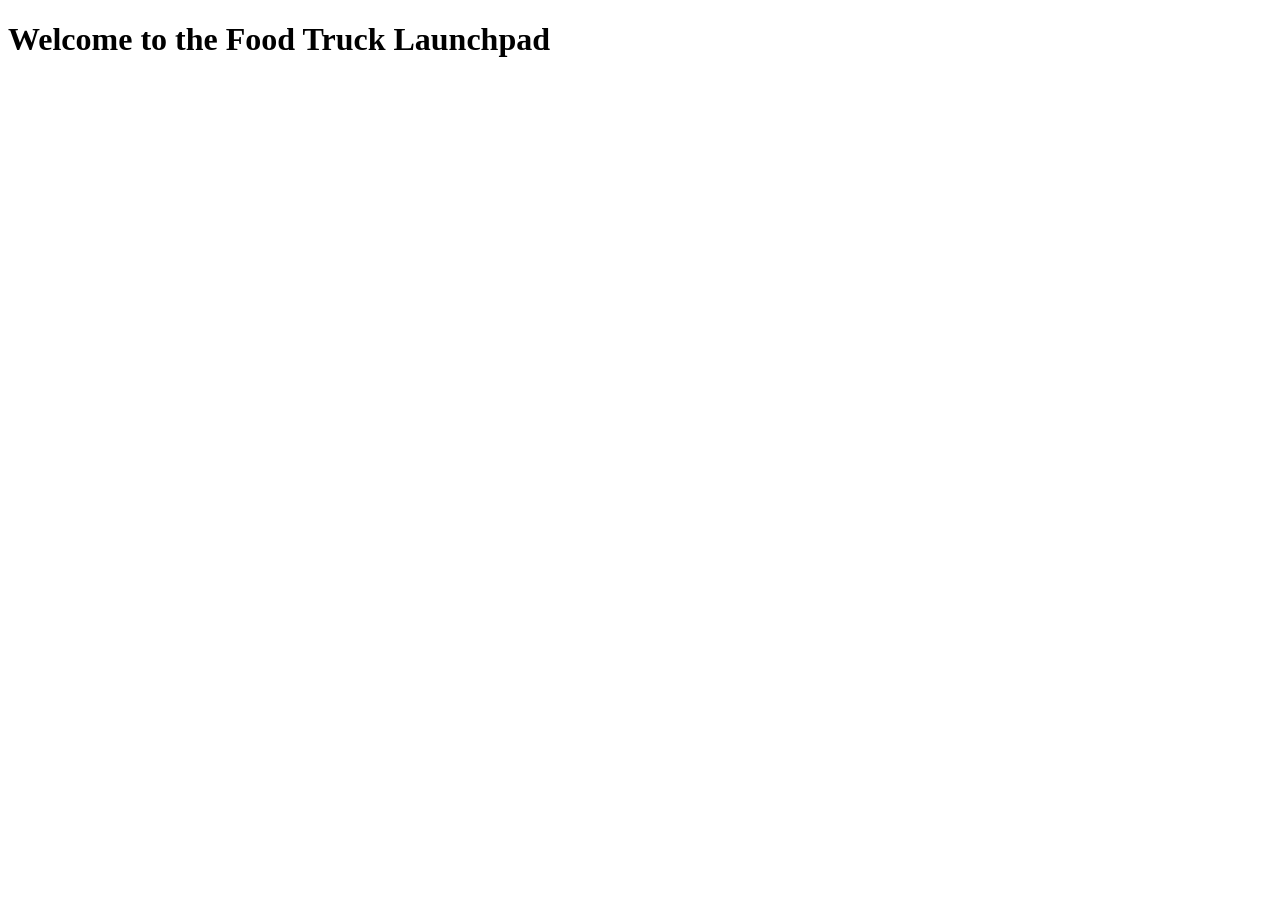
==== index.html @ 9d25c052 "Add files via upload" ====
<!DOCTYPE html>
<html lang="en">
<head>
    <meta charset="UTF-8">
    <meta name="viewport" content="width=device-width, initial-scale=1.0">
    <title>Food Truck Launchpad</title>
</head>
<body>
    <h1>Welcome to the Food Truck Launchpad</h1>
</body>
</html>
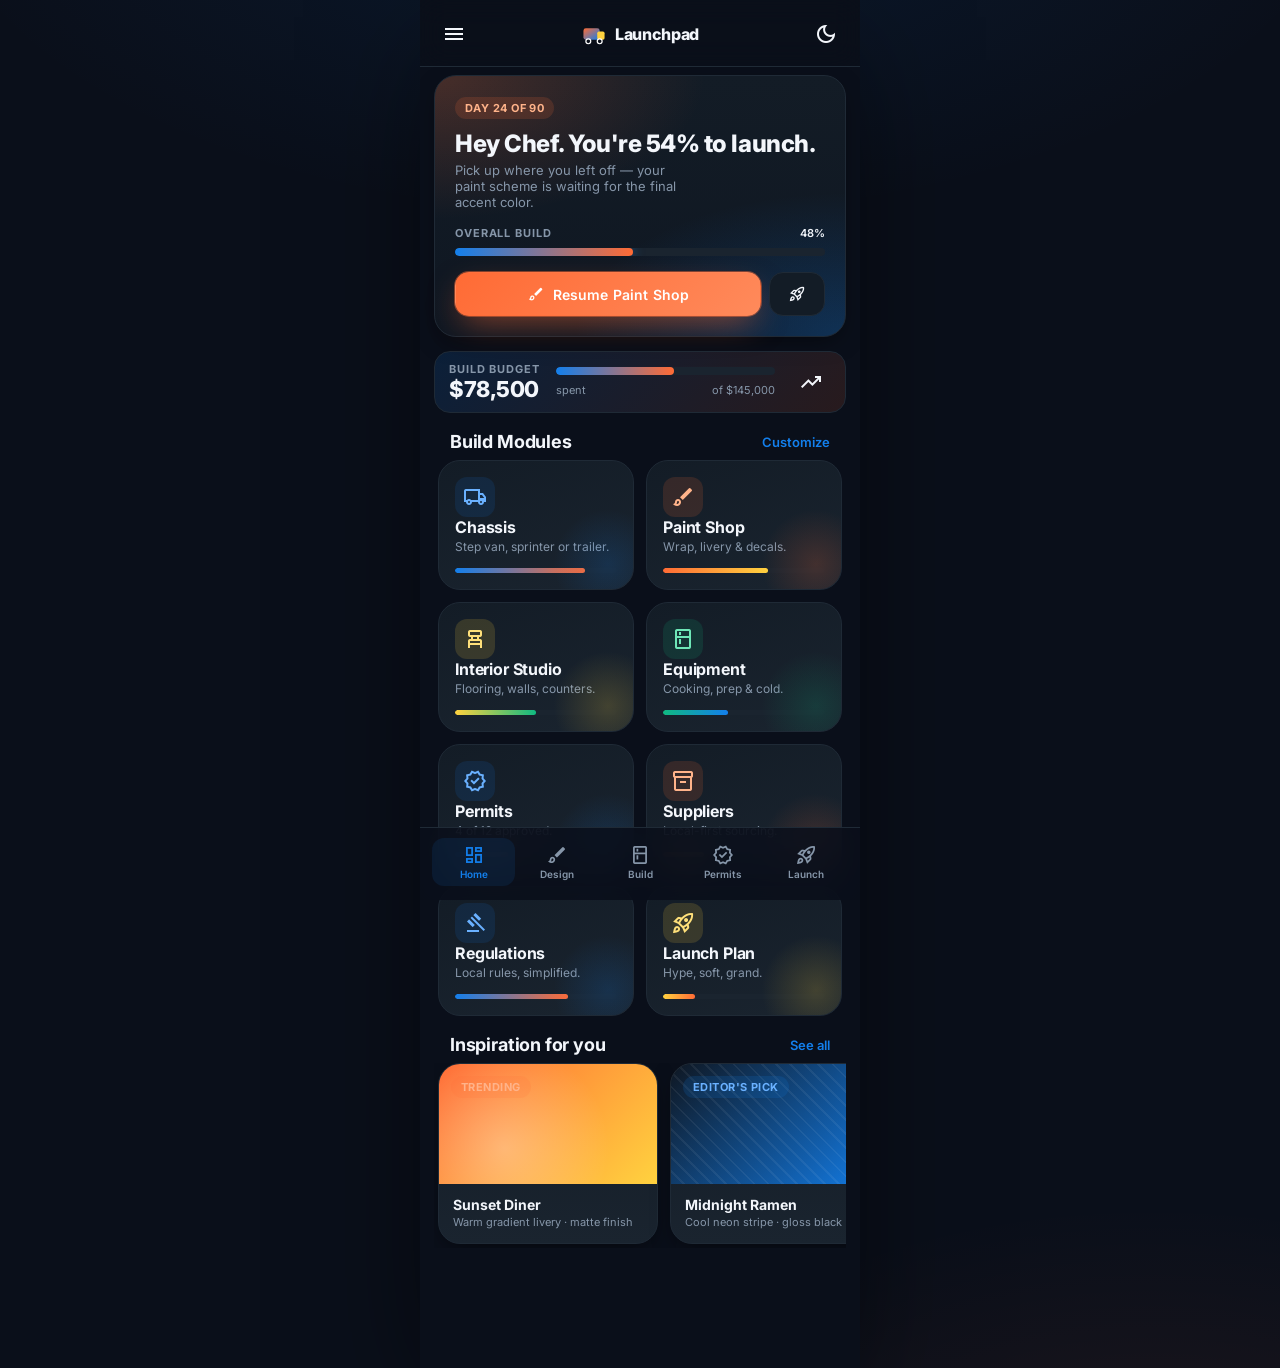
==== commit 2f62ccb8: "Rebuild app with shared design system and interactive Paint Shop - Add assets/styles.css design toke" ====
--- a/index.html
+++ b/index.html
@@ -1,11 +1,238 @@
 <!DOCTYPE html>
 <html lang="en">
 <head>
-    <meta charset="UTF-8">
-    <meta name="viewport" content="width=device-width, initial-scale=1.0">
-    <title>Food Truck Launchpad</title>
+<meta charset="UTF-8" />
+<meta name="viewport" content="width=device-width, initial-scale=1, viewport-fit=cover" />
+<title>Food Truck Launchpad — Build Your Dream Truck</title>
+<link rel="preconnect" href="https://fonts.googleapis.com" />
+<link rel="preconnect" href="https://fonts.gstatic.com" crossorigin />
+<link href="https://fonts.googleapis.com/css2?family=Inter:wght@400;500;600;700;800;900&display=swap" rel="stylesheet" />
+<link href="https://fonts.googleapis.com/css2?family=Material+Symbols+Outlined:opsz,wght,FILL,GRAD@24,400,0,0" rel="stylesheet" />
+<link rel="stylesheet" href="assets/styles.css" />
+<script src="assets/app.js" defer></script>
 </head>
 <body>
-    <h1>Welcome to the Food Truck Launchpad</h1>
+<div class="app-shell has-bottom-nav">
+
+  <header class="appbar">
+    <button class="icon-btn" aria-label="Menu"><span class="material-symbols-outlined">menu</span></button>
+    <div style="display:flex;align-items:center;gap:8px;">
+      <svg width="26" height="26" viewBox="0 0 32 32" aria-hidden="true">
+        <defs>
+          <linearGradient id="g1" x1="0" x2="1" y1="0" y2="1">
+            <stop offset="0%" stop-color="#ff6b35"/>
+            <stop offset="100%" stop-color="#137fec"/>
+          </linearGradient>
+        </defs>
+        <rect x="3" y="9" width="20" height="14" rx="3" fill="url(#g1)"/>
+        <rect x="20" y="13" width="9" height="10" rx="2" fill="#ffd23f"/>
+        <circle cx="9" cy="25" r="3" fill="#0a0f1a" stroke="#fff" stroke-width="1.5"/>
+        <circle cx="23" cy="25" r="3" fill="#0a0f1a" stroke="#fff" stroke-width="1.5"/>
+      </svg>
+      <span style="font-weight:800;letter-spacing:-.01em">Launchpad</span>
+    </div>
+    <button class="icon-btn" aria-label="Toggle theme" onclick="FTL.toggleTheme()">
+      <span class="material-symbols-outlined">dark_mode</span>
+    </button>
+  </header>
+
+  <main style="padding: 8px 14px 0;">
+
+    <section class="card" style="padding:20px;background:
+        radial-gradient(120% 100% at 0% 0%, rgba(255,107,53,.22), transparent 55%),
+        radial-gradient(120% 100% at 100% 100%, rgba(19,127,236,.25), transparent 55%),
+        linear-gradient(180deg, #131c26, #0f1722);">
+      <div class="row between" style="align-items:flex-start;">
+        <div>
+          <div class="pill pill-accent">Day 24 of 90</div>
+          <h2 style="margin:10px 0 4px;font-size:24px;font-weight:800;letter-spacing:-.02em;">
+            Hey Chef. You're 54% to launch.
+          </h2>
+          <p class="muted txt-sm" style="margin:0;max-width:30ch;">
+            Pick up where you left off — your paint scheme is waiting for the final accent color.
+          </p>
+        </div>
+      </div>
+
+      <div class="mt-4">
+        <div class="row between mb-2">
+          <span class="txt-xs muted bold" style="letter-spacing:.08em;text-transform:uppercase;">Overall Build</span>
+          <span class="txt-xs semi" id="overall-pct">54%</span>
+        </div>
+        <div class="bar bar-glow"><i id="overall-bar" style="width:54%"></i></div>
+      </div>
+
+      <div class="row gap-2 mt-4">
+        <a href="pages/paint.html" class="btn btn-accent" style="flex:1;">
+          <span class="material-symbols-outlined" style="font-size:18px">brush</span>
+          Resume Paint Shop
+        </a>
+        <a href="pages/launch.html" class="btn btn-ghost" aria-label="Launch plan">
+          <span class="material-symbols-outlined" style="font-size:18px">rocket_launch</span>
+        </a>
+      </div>
+    </section>
+
+    <section style="margin: 14px -14px 0;">
+      <div class="cost-strip">
+        <div>
+          <div class="label">Build Budget</div>
+          <div class="value" id="budget-spent">$78,500</div>
+        </div>
+        <div style="flex:1;margin:0 16px;">
+          <div class="bar"><i id="budget-bar" style="width:54%"></i></div>
+          <div class="row between mt-2">
+            <span class="txt-xs muted">spent</span>
+            <span class="txt-xs muted">of <span id="budget-total">$145,000</span></span>
+          </div>
+        </div>
+        <a href="pages/launch.html" class="icon-btn"><span class="material-symbols-outlined">trending_up</span></a>
+      </div>
+    </section>
+
+    <div class="section-title">
+      <h2>Build Modules</h2>
+      <a href="#">Customize</a>
+    </div>
+
+    <section style="display:grid;grid-template-columns:1fr 1fr;gap:12px;padding:0 4px;">
+
+      <a href="pages/chassis.html" class="module-tile">
+        <div class="icon"><span class="material-symbols-outlined">local_shipping</span></div>
+        <div>
+          <h3>Chassis</h3>
+          <p>Step van, sprinter or trailer.</p>
+          <div class="bar mt-3" style="height:5px;"><i style="width:80%"></i></div>
+        </div>
+      </a>
+
+      <a href="pages/paint.html" class="module-tile accent">
+        <div class="icon"><span class="material-symbols-outlined">brush</span></div>
+        <div>
+          <h3>Paint Shop</h3>
+          <p>Wrap, livery & decals.</p>
+          <div class="bar mt-3" style="height:5px;"><i style="width:65%;background:linear-gradient(90deg,#ff6b35,#ffd23f)"></i></div>
+        </div>
+      </a>
+
+      <a href="pages/interior.html" class="module-tile gold">
+        <div class="icon"><span class="material-symbols-outlined">chair_alt</span></div>
+        <div>
+          <h3>Interior Studio</h3>
+          <p>Flooring, walls, counters.</p>
+          <div class="bar mt-3" style="height:5px;"><i style="width:50%;background:linear-gradient(90deg,#ffd23f,#10b981)"></i></div>
+        </div>
+      </a>
+
+      <a href="pages/equipment.html" class="module-tile green">
+        <div class="icon"><span class="material-symbols-outlined">kitchen</span></div>
+        <div>
+          <h3>Equipment</h3>
+          <p>Cooking, prep & cold.</p>
+          <div class="bar mt-3" style="height:5px;"><i style="width:40%;background:linear-gradient(90deg,#10b981,#137fec)"></i></div>
+        </div>
+      </a>
+
+      <a href="pages/permits.html" class="module-tile">
+        <div class="icon"><span class="material-symbols-outlined">verified</span></div>
+        <div>
+          <h3>Permits</h3>
+          <p>4 of 12 approved.</p>
+          <div class="bar mt-3" style="height:5px;"><i style="width:33%"></i></div>
+        </div>
+      </a>
+
+      <a href="pages/suppliers.html" class="module-tile accent">
+        <div class="icon"><span class="material-symbols-outlined">inventory_2</span></div>
+        <div>
+          <h3>Suppliers</h3>
+          <p>Local-first sourcing.</p>
+          <div class="bar mt-3" style="height:5px;"><i style="width:25%;background:linear-gradient(90deg,#ff6b35,#ffd23f)"></i></div>
+        </div>
+      </a>
+
+      <a href="pages/regulations.html" class="module-tile">
+        <div class="icon"><span class="material-symbols-outlined">gavel</span></div>
+        <div>
+          <h3>Regulations</h3>
+          <p>Local rules, simplified.</p>
+          <div class="bar mt-3" style="height:5px;"><i style="width:70%"></i></div>
+        </div>
+      </a>
+
+      <a href="pages/launch.html" class="module-tile gold">
+        <div class="icon"><span class="material-symbols-outlined">rocket_launch</span></div>
+        <div>
+          <h3>Launch Plan</h3>
+          <p>Hype, soft, grand.</p>
+          <div class="bar mt-3" style="height:5px;"><i style="width:20%;background:linear-gradient(90deg,#ffd23f,#ff6b35)"></i></div>
+        </div>
+      </a>
+
+    </section>
+
+    <div class="section-title">
+      <h2>Inspiration for you</h2>
+      <a href="#">See all</a>
+    </div>
+    <div style="display:flex;gap:12px;overflow-x:auto;padding:0 4px 4px;" class="no-scrollbar">
+      <article class="card" style="min-width:220px;padding:0;overflow:hidden;">
+        <div style="height:120px;background:linear-gradient(135deg,#ff6b35,#ffd23f);position:relative;">
+          <div style="position:absolute;inset:0;background:radial-gradient(circle at 30% 70%, rgba(255,255,255,.3), transparent 60%);"></div>
+          <span class="pill pill-accent" style="position:absolute;top:12px;left:12px;">Trending</span>
+        </div>
+        <div style="padding:12px 14px 14px;">
+          <h4 style="margin:0;font-size:14px;font-weight:700;">Sunset Diner</h4>
+          <p class="txt-xs muted" style="margin:2px 0 0;">Warm gradient livery · matte finish</p>
+        </div>
+      </article>
+      <article class="card" style="min-width:220px;padding:0;overflow:hidden;">
+        <div style="height:120px;background:linear-gradient(135deg,#0f1722,#137fec);position:relative;">
+          <div style="position:absolute;inset:0;background:repeating-linear-gradient(45deg,transparent,transparent 8px,rgba(255,255,255,.06) 8px,rgba(255,255,255,.06) 10px);"></div>
+          <span class="pill pill-primary" style="position:absolute;top:12px;left:12px;">Editor's Pick</span>
+        </div>
+        <div style="padding:12px 14px 14px;">
+          <h4 style="margin:0;font-size:14px;font-weight:700;">Midnight Ramen</h4>
+          <p class="txt-xs muted" style="margin:2px 0 0;">Cool neon stripe · gloss black</p>
+        </div>
+      </article>
+      <article class="card" style="min-width:220px;padding:0;overflow:hidden;">
+        <div style="height:120px;background:linear-gradient(135deg,#10b981,#0a0f1a);position:relative;">
+          <div style="position:absolute;inset:0;background:radial-gradient(circle at 80% 30%, rgba(255,210,63,.25), transparent 60%);"></div>
+          <span class="pill pill-success" style="position:absolute;top:12px;left:12px;">Farm-to-Truck</span>
+        </div>
+        <div style="padding:12px 14px 14px;">
+          <h4 style="margin:0;font-size:14px;font-weight:700;">Garden Bowl</h4>
+          <p class="txt-xs muted" style="margin:2px 0 0;">Forest green · botanical decals</p>
+        </div>
+      </article>
+    </div>
+
+    <div style="height:24px"></div>
+  </main>
+
+  <nav class="bottom-nav">
+    <a href="index.html" class="active"><span class="material-symbols-outlined">dashboard</span><span>Home</span></a>
+    <a href="pages/paint.html"><span class="material-symbols-outlined">brush</span><span>Design</span></a>
+    <a href="pages/equipment.html"><span class="material-symbols-outlined">kitchen</span><span>Build</span></a>
+    <a href="pages/permits.html"><span class="material-symbols-outlined">verified</span><span>Permits</span></a>
+    <a href="pages/launch.html"><span class="material-symbols-outlined">rocket_launch</span><span>Launch</span></a>
+  </nav>
+</div>
+
+<script>
+  document.addEventListener('DOMContentLoaded', () => {
+    const s = FTL.state;
+    const ps = s.progress;
+    const overall = Math.round((ps.chassis + ps.paint + ps.interior + ps.equipment + ps.permits + ps.launch) / 6);
+    document.getElementById('overall-pct').textContent = overall + '%';
+    document.getElementById('overall-bar').style.width = overall + '%';
+
+    const pct = Math.round(s.budget.spent / s.budget.total * 100);
+    document.getElementById('budget-spent').textContent = FTL.money(s.budget.spent);
+    document.getElementById('budget-total').textContent = FTL.money(s.budget.total);
+    document.getElementById('budget-bar').style.width = pct + '%';
+  });
+</script>
 </body>
 </html>
--- a/assets/styles.css
+++ b/assets/styles.css
@@ -0,0 +1,416 @@
+/* ===========================================================
+   Food Truck Launchpad — shared design system
+   Mobile-first, dark by default, with elevated surfaces,
+   subtle motion and a warm accent for food-truck character.
+   =========================================================== */
+
+:root {
+  /* Brand */
+  --brand-primary: #137fec;
+  --brand-primary-600: #0f6bd1;
+  --brand-accent: #ff6b35;       /* warm food-truck orange */
+  --brand-accent-soft: #ffb38a;
+  --brand-gold: #ffd23f;
+
+  /* Status */
+  --success: #10b981;
+  --warning: #f59e0b;
+  --danger:  #ef4444;
+  --info:    #38bdf8;
+
+  /* Surfaces (dark, the app's default theme) */
+  --bg:         #0a0f1a;
+  --bg-soft:    #0f1623;
+  --surface:    #131c26;
+  --surface-2:  #1a242f;
+  --border:     #1f2a36;
+  --border-strong: #2a3645;
+
+  /* Type */
+  --fg:         #f3f6fb;
+  --fg-soft:    #c3cdd9;
+  --fg-muted:   #8696a9;
+  --fg-dim:     #5b6a7c;
+
+  /* Effects */
+  --shadow-sm: 0 1px 2px rgba(0,0,0,.4);
+  --shadow-md: 0 8px 24px -8px rgba(0,0,0,.6);
+  --shadow-lg: 0 24px 60px -20px rgba(0,0,0,.7);
+  --glow-primary: 0 0 0 1px rgba(19,127,236,.4), 0 12px 32px -8px rgba(19,127,236,.5);
+  --glow-accent:  0 0 0 1px rgba(255,107,53,.45), 0 12px 32px -8px rgba(255,107,53,.55);
+
+  --radius-sm: 8px;
+  --radius:    14px;
+  --radius-lg: 22px;
+  --radius-xl: 28px;
+}
+
+html.light {
+  --bg:        #f5f7fa;
+  --bg-soft:   #eef2f7;
+  --surface:   #ffffff;
+  --surface-2: #f7f9fc;
+  --border:    #e3e8ef;
+  --border-strong: #cdd5df;
+  --fg:        #0b1220;
+  --fg-soft:   #324055;
+  --fg-muted:  #5b6a7c;
+  --fg-dim:    #8696a9;
+}
+
+/* Base ----------------------------------------------------- */
+* { box-sizing: border-box; }
+html, body { margin: 0; padding: 0; }
+body {
+  font-family: 'Inter', system-ui, -apple-system, sans-serif;
+  background: radial-gradient(1200px 600px at 50% -10%, rgba(19,127,236,.10), transparent 60%),
+              radial-gradient(900px 500px at 90% 110%, rgba(255,107,53,.08), transparent 60%),
+              var(--bg);
+  color: var(--fg);
+  min-height: 100dvh;
+  -webkit-font-smoothing: antialiased;
+  text-rendering: optimizeLegibility;
+}
+a { color: inherit; text-decoration: none; }
+button { font-family: inherit; cursor: pointer; }
+
+/* App container — phone-shaped, centered on desktop -------- */
+.app-shell {
+  position: relative;
+  margin: 0 auto;
+  width: 100%;
+  max-width: 440px;
+  min-height: 100dvh;
+  background: var(--bg);
+  box-shadow: 0 40px 120px -20px rgba(0,0,0,.6);
+  overflow-x: hidden;
+  display: flex;
+  flex-direction: column;
+}
+
+/* Top app bar --------------------------------------------- */
+.appbar {
+  position: sticky; top: 0; z-index: 30;
+  display: flex; align-items: center; justify-content: space-between;
+  padding: 14px 14px 12px;
+  background: color-mix(in oklab, var(--bg) 80%, transparent);
+  backdrop-filter: blur(14px);
+  border-bottom: 1px solid var(--border);
+}
+.appbar h1 {
+  font-size: 17px; font-weight: 700; letter-spacing: -.01em;
+  margin: 0; text-align: center; flex: 1;
+}
+.appbar .sub {
+  display: block; text-align: center;
+  font-size: 11px; color: var(--fg-muted); font-weight: 500; margin-top: 2px;
+}
+.icon-btn {
+  width: 40px; height: 40px;
+  display: inline-flex; align-items: center; justify-content: center;
+  border-radius: 999px; background: transparent; border: none; color: var(--fg);
+  transition: background .15s ease, transform .15s ease;
+}
+.icon-btn:hover { background: var(--surface); }
+.icon-btn:active { transform: scale(.92); }
+
+/* Buttons ------------------------------------------------- */
+.btn {
+  display: inline-flex; align-items: center; justify-content: center; gap: 8px;
+  padding: 12px 18px; border-radius: 14px;
+  font-size: 14px; font-weight: 600; letter-spacing: .01em;
+  border: 1px solid transparent; cursor: pointer;
+  transition: transform .12s ease, box-shadow .2s ease, background .2s ease, filter .2s ease;
+}
+.btn:active { transform: scale(.97); }
+.btn-primary {
+  color: white;
+  background: linear-gradient(135deg, var(--brand-primary) 0%, #1a8df8 100%);
+  box-shadow: var(--glow-primary);
+}
+.btn-primary:hover { filter: brightness(1.08); }
+.btn-accent {
+  color: white;
+  background: linear-gradient(135deg, var(--brand-accent) 0%, #ff8a5b 100%);
+  box-shadow: var(--glow-accent);
+}
+.btn-ghost {
+  background: var(--surface); color: var(--fg);
+  border: 1px solid var(--border);
+}
+.btn-ghost:hover { background: var(--surface-2); }
+.btn-block { width: 100%; padding: 14px; border-radius: 16px; }
+
+/* Cards --------------------------------------------------- */
+.card {
+  background: linear-gradient(180deg, var(--surface) 0%, var(--surface-2) 100%);
+  border: 1px solid var(--border);
+  border-radius: var(--radius-lg);
+  box-shadow: var(--shadow-md);
+}
+.card-tight { padding: 16px; }
+
+/* Pills / badges ----------------------------------------- */
+.pill {
+  display: inline-flex; align-items: center; gap: 6px;
+  padding: 4px 10px; border-radius: 999px;
+  font-size: 11px; font-weight: 700; letter-spacing: .04em; text-transform: uppercase;
+}
+.pill-primary { background: rgba(19,127,236,.15); color: #6ab1ff; }
+.pill-accent  { background: rgba(255,107,53,.15); color: #ffb38a; }
+.pill-success { background: rgba(16,185,129,.15); color: #6ee7b7; }
+.pill-warn    { background: rgba(245,158,11,.16); color: #fbd38d; }
+.pill-danger  { background: rgba(239,68,68,.16); color: #fca5a5; }
+.pill-muted   { background: var(--surface-2); color: var(--fg-muted); }
+
+/* Progress bar ------------------------------------------- */
+.bar {
+  position: relative; height: 8px; width: 100%;
+  border-radius: 999px; background: var(--surface-2); overflow: hidden;
+}
+.bar > i {
+  display: block; height: 100%;
+  background: linear-gradient(90deg, var(--brand-primary), var(--brand-accent));
+  border-radius: 999px; transition: width .6s cubic-bezier(.2,.7,.2,1);
+}
+.bar-glow > i { box-shadow: 0 0 12px rgba(19,127,236,.6); }
+
+/* Inputs -------------------------------------------------- */
+.input, .select, .textarea {
+  width: 100%; padding: 12px 14px;
+  background: var(--surface-2); color: var(--fg);
+  border: 1px solid var(--border); border-radius: 12px;
+  font-size: 14px; outline: none;
+  transition: border-color .15s ease, box-shadow .15s ease;
+}
+.input:focus, .select:focus, .textarea:focus {
+  border-color: var(--brand-primary);
+  box-shadow: 0 0 0 4px rgba(19,127,236,.18);
+}
+
+/* Segmented control ------------------------------------- */
+.seg {
+  display: flex; padding: 4px; background: var(--surface-2);
+  border-radius: 12px; gap: 4px;
+}
+.seg button {
+  flex: 1; padding: 9px 10px; border: none; border-radius: 9px;
+  background: transparent; color: var(--fg-muted);
+  font-size: 12px; font-weight: 600;
+  transition: background .15s ease, color .15s ease;
+}
+.seg button[aria-pressed="true"] {
+  background: var(--surface); color: var(--fg);
+  box-shadow: 0 1px 2px rgba(0,0,0,.4);
+}
+
+/* Bottom navigation ------------------------------------- */
+.bottom-nav {
+  position: fixed; bottom: 0; left: 50%; transform: translateX(-50%);
+  width: 100%; max-width: 440px; z-index: 40;
+  padding: 10px 12px calc(14px + env(safe-area-inset-bottom));
+  background: color-mix(in oklab, var(--bg) 85%, transparent);
+  backdrop-filter: blur(18px);
+  border-top: 1px solid var(--border);
+  display: flex; align-items: center; justify-content: space-around;
+}
+.bottom-nav a {
+  flex: 1; display: flex; flex-direction: column; align-items: center; gap: 2px;
+  padding: 6px 2px; color: var(--fg-muted);
+  font-size: 10px; font-weight: 600;
+  border-radius: 12px;
+}
+.bottom-nav a .material-symbols-outlined { font-size: 22px; }
+.bottom-nav a.active {
+  color: var(--brand-primary);
+  background: rgba(19,127,236,.1);
+}
+.bottom-nav a:hover { color: var(--fg); }
+.bottom-nav a.active:hover { color: var(--brand-primary); }
+
+/* Spacing util for fixed nav offset */
+.has-bottom-nav { padding-bottom: 96px; }
+
+/* Floating action --------------------------------------- */
+.fab {
+  position: fixed; right: 20px; bottom: 96px; z-index: 35;
+  width: 56px; height: 56px; border-radius: 999px;
+  display: inline-flex; align-items: center; justify-content: center;
+  color: white; border: none;
+  background: linear-gradient(135deg, var(--brand-accent), #ff8a5b);
+  box-shadow: var(--glow-accent);
+  transition: transform .15s ease;
+}
+.fab:active { transform: scale(.94); }
+
+/* Generic helpers --------------------------------------- */
+.row { display: flex; align-items: center; }
+.col { display: flex; flex-direction: column; }
+.gap-1 { gap: 4px; } .gap-2 { gap: 8px; } .gap-3 { gap: 12px; } .gap-4 { gap: 16px; }
+.between { justify-content: space-between; }
+.center  { justify-content: center; align-items: center; }
+.mt-1{margin-top:4px}.mt-2{margin-top:8px}.mt-3{margin-top:12px}.mt-4{margin-top:16px}.mt-6{margin-top:24px}
+.mb-1{margin-bottom:4px}.mb-2{margin-bottom:8px}.mb-3{margin-bottom:12px}.mb-4{margin-bottom:16px}.mb-6{margin-bottom:24px}
+.p-3 {padding:12px}.p-4{padding:16px}.p-5{padding:20px}
+.px-4{padding-left:16px;padding-right:16px}
+.py-3{padding-top:12px;padding-bottom:12px}
+.txt-sm{font-size:13px}.txt-xs{font-size:11px}.txt-lg{font-size:18px}.txt-xl{font-size:22px}.txt-2xl{font-size:28px}
+.bold{font-weight:700}.semi{font-weight:600}
+.muted{color:var(--fg-muted)}.soft{color:var(--fg-soft)}.dim{color:var(--fg-dim)}
+.no-scrollbar::-webkit-scrollbar{display:none}
+.no-scrollbar{scrollbar-width:none;-ms-overflow-style:none}
+
+/* Module tiles (dashboard) ----------------------------- */
+.module-tile {
+  position: relative; overflow: hidden;
+  display: flex; flex-direction: column; justify-content: space-between;
+  padding: 16px; min-height: 130px;
+  background: linear-gradient(160deg, var(--surface) 0%, var(--surface-2) 100%);
+  border: 1px solid var(--border); border-radius: var(--radius-lg);
+  transition: transform .15s ease, border-color .2s ease, box-shadow .2s ease;
+}
+.module-tile:hover { transform: translateY(-2px); border-color: var(--border-strong); box-shadow: var(--shadow-lg); }
+.module-tile .icon {
+  width: 40px; height: 40px; border-radius: 12px;
+  display: inline-flex; align-items: center; justify-content: center;
+  background: rgba(19,127,236,.12); color: #6ab1ff;
+}
+.module-tile.accent .icon { background: rgba(255,107,53,.14); color: var(--brand-accent-soft); }
+.module-tile.gold   .icon { background: rgba(255,210,63,.15);  color: #ffe07a; }
+.module-tile.green  .icon { background: rgba(16,185,129,.14); color: #6ee7b7; }
+.module-tile h3 { margin: 0; font-size: 16px; font-weight: 700; letter-spacing: -.01em; }
+.module-tile p  { margin: 2px 0 0; font-size: 12px; color: var(--fg-muted); line-height: 1.4; }
+
+/* Decorative orb in tile */
+.module-tile::after {
+  content: ''; position: absolute; right: -30px; bottom: -30px;
+  width: 110px; height: 110px; border-radius: 999px;
+  background: radial-gradient(circle, rgba(19,127,236,.16), transparent 70%);
+  pointer-events: none;
+}
+.module-tile.accent::after { background: radial-gradient(circle, rgba(255,107,53,.18), transparent 70%); }
+.module-tile.gold::after   { background: radial-gradient(circle, rgba(255,210,63,.18),  transparent 70%); }
+.module-tile.green::after  { background: radial-gradient(circle, rgba(16,185,129,.16), transparent 70%); }
+
+/* Section headers -------------------------------------- */
+.section-title {
+  display: flex; align-items: center; justify-content: space-between;
+  padding: 18px 16px 8px;
+}
+.section-title h2 {
+  font-size: 18px; font-weight: 700; letter-spacing: -.01em; margin: 0;
+}
+.section-title a { color: var(--brand-primary); font-size: 13px; font-weight: 600; }
+
+/* Animations ------------------------------------------- */
+@keyframes pop {
+  0% { transform: scale(.96); opacity: 0; }
+  100% { transform: scale(1); opacity: 1; }
+}
+.anim-pop { animation: pop .35s cubic-bezier(.2,.7,.2,1) both; }
+@keyframes shimmer {
+  0% { background-position: -200% 0; }
+  100% { background-position: 200% 0; }
+}
+.shimmer {
+  background: linear-gradient(90deg, transparent, rgba(255,255,255,.08), transparent);
+  background-size: 200% 100%;
+  animation: shimmer 2.2s linear infinite;
+}
+
+/* Toast ------------------------------------------------- */
+.toast {
+  position: fixed; left: 50%; bottom: 110px; transform: translateX(-50%);
+  background: var(--surface-2); color: var(--fg);
+  border: 1px solid var(--border-strong);
+  padding: 10px 16px; border-radius: 999px;
+  font-size: 13px; font-weight: 600;
+  box-shadow: var(--shadow-lg);
+  opacity: 0; pointer-events: none; z-index: 60;
+  transition: opacity .25s ease, transform .25s ease;
+}
+.toast.show { opacity: 1; transform: translateX(-50%) translateY(-6px); }
+
+/* Color swatch (paint shop) ---------------------------- */
+.swatch {
+  width: 44px; height: 44px; border-radius: 14px; cursor: pointer;
+  border: 2px solid transparent;
+  box-shadow: inset 0 0 0 1px rgba(255,255,255,.08), 0 6px 14px -6px rgba(0,0,0,.5);
+  transition: transform .15s ease, border-color .15s ease;
+  position: relative;
+}
+.swatch:hover { transform: translateY(-2px); }
+.swatch[aria-pressed="true"] {
+  border-color: white;
+  box-shadow: 0 0 0 3px var(--brand-primary), 0 8px 22px -6px rgba(0,0,0,.6);
+}
+.swatch[aria-pressed="true"]::after {
+  content: 'check'; font-family: 'Material Symbols Outlined';
+  position: absolute; inset: 0; display: flex; align-items: center; justify-content: center;
+  color: white; font-size: 22px; mix-blend-mode: difference;
+}
+
+/* Custom range slider ---------------------------------- */
+input[type=range].slider {
+  -webkit-appearance: none; appearance: none;
+  width: 100%; height: 6px; border-radius: 999px; outline: none;
+  background: linear-gradient(90deg, var(--brand-primary), var(--brand-accent));
+}
+input[type=range].slider::-webkit-slider-thumb {
+  -webkit-appearance: none; appearance: none;
+  width: 22px; height: 22px; border-radius: 999px;
+  background: white; border: 3px solid var(--brand-primary);
+  box-shadow: 0 4px 12px rgba(0,0,0,.4); cursor: pointer;
+}
+input[type=range].slider::-moz-range-thumb {
+  width: 22px; height: 22px; border-radius: 999px;
+  background: white; border: 3px solid var(--brand-primary);
+  box-shadow: 0 4px 12px rgba(0,0,0,.4); cursor: pointer;
+}
+
+/* Tabs (horizontal scroll) ------------------------------ */
+.tabs {
+  display: flex; gap: 6px; overflow-x: auto; padding: 6px 14px 12px;
+}
+.tabs button {
+  flex-shrink: 0;
+  padding: 9px 14px; border-radius: 999px;
+  background: var(--surface); color: var(--fg-soft);
+  border: 1px solid var(--border);
+  font-size: 12px; font-weight: 600;
+  transition: background .15s ease, color .15s ease, border-color .15s ease;
+}
+.tabs button[aria-pressed="true"] {
+  background: linear-gradient(135deg, var(--brand-primary), #1a8df8);
+  color: white; border-color: transparent;
+}
+
+/* List rows -------------------------------------------- */
+.row-item {
+  display: flex; align-items: flex-start; gap: 12px;
+  padding: 14px 16px; background: var(--surface);
+  border: 1px solid var(--border); border-radius: 16px;
+  transition: transform .12s ease, border-color .15s ease;
+}
+.row-item:active { transform: scale(.99); }
+.row-item .leading {
+  width: 42px; height: 42px; flex-shrink: 0; border-radius: 12px;
+  display: inline-flex; align-items: center; justify-content: center;
+  color: white;
+}
+
+/* Cost ticker ------------------------------------------ */
+.cost-strip {
+  display: flex; align-items: center; justify-content: space-between;
+  padding: 10px 14px; margin: 0 14px;
+  background: linear-gradient(135deg, rgba(19,127,236,.15), rgba(255,107,53,.12));
+  border: 1px solid var(--border);
+  border-radius: 16px;
+}
+.cost-strip .label { font-size: 11px; color: var(--fg-muted); text-transform: uppercase; letter-spacing: .08em; font-weight: 700; }
+.cost-strip .value { font-size: 22px; font-weight: 800; letter-spacing: -.02em; }
+
+/* Decorative truck silhouette gradient stops ------------ */
+.truck-glow {
+  filter: drop-shadow(0 18px 24px rgba(0,0,0,.5));
+}
